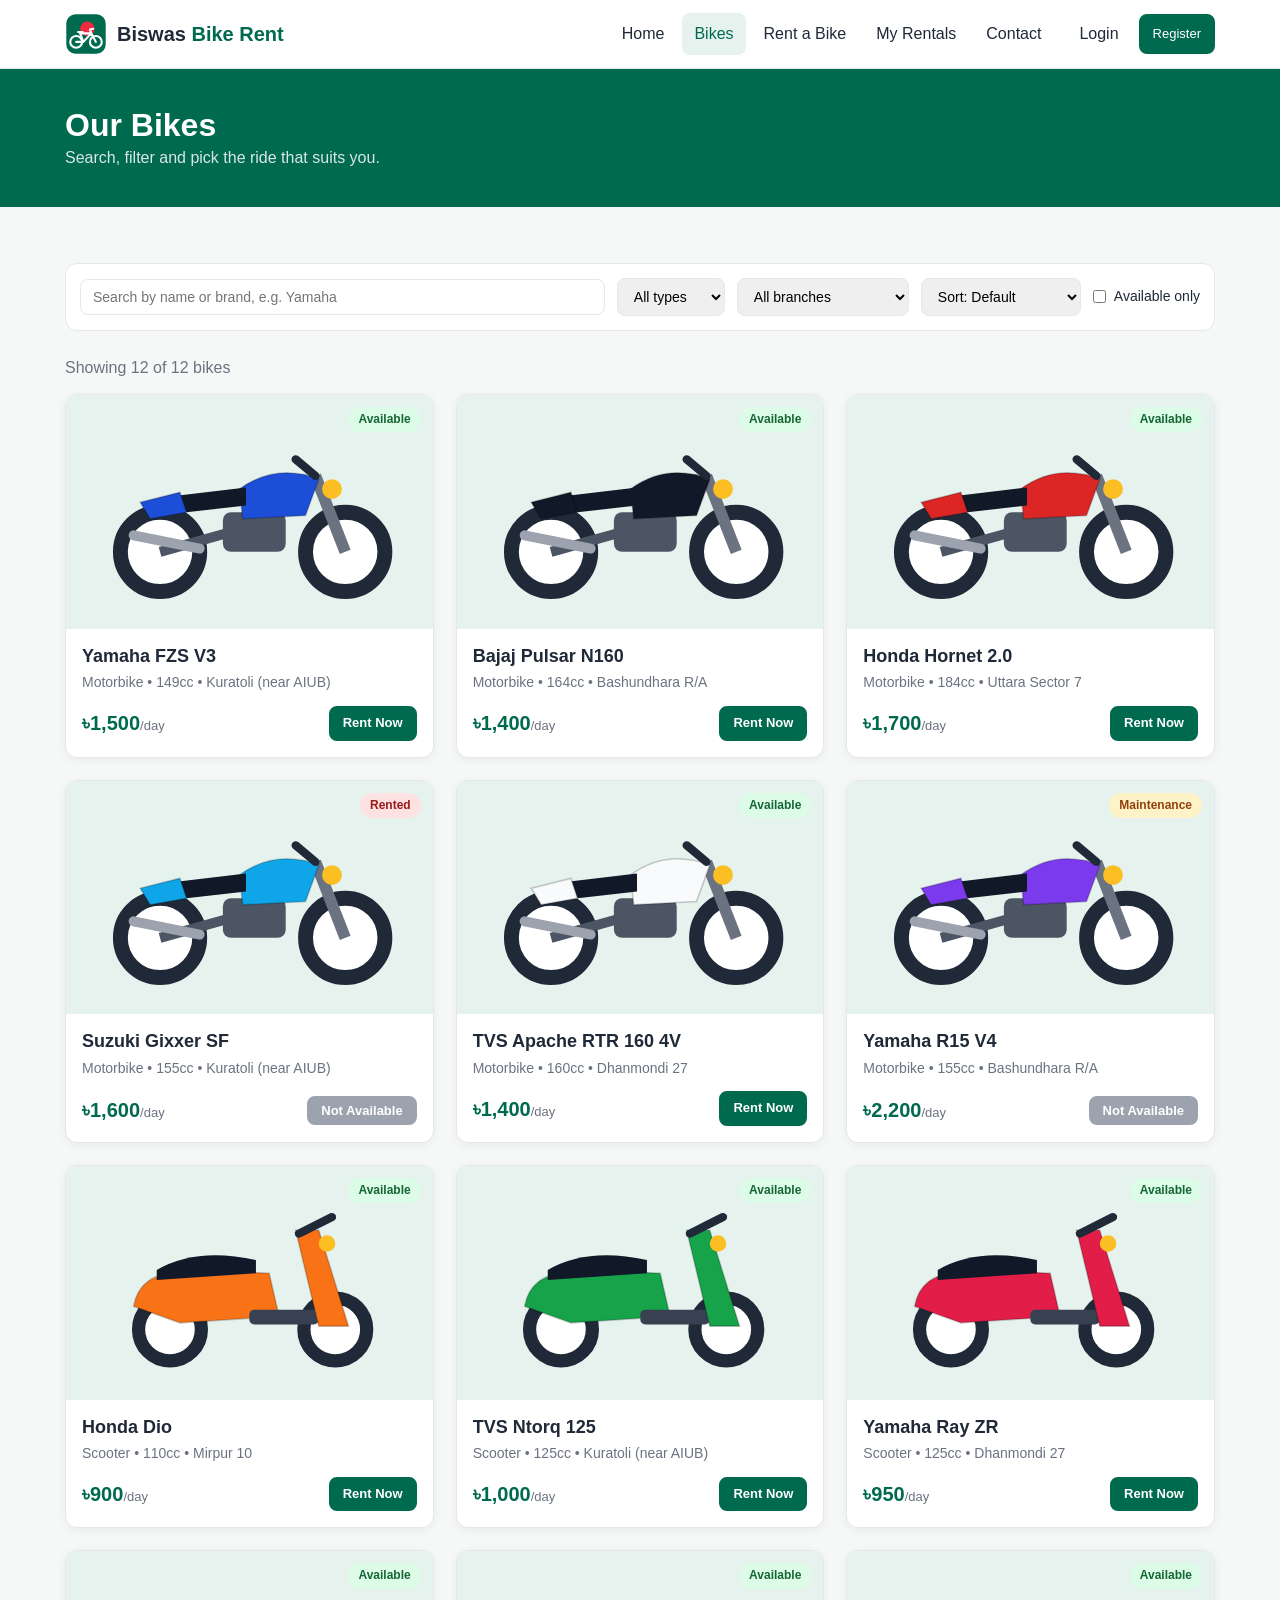
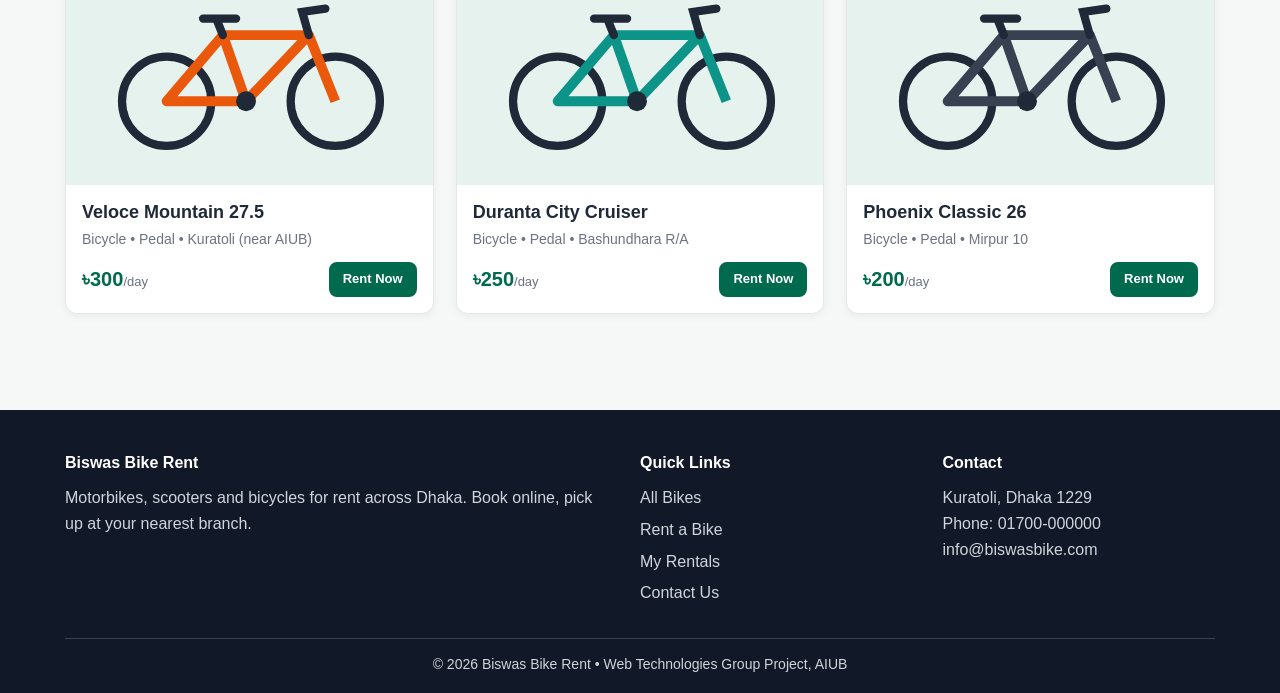
==== bikes.html @ 56ae001d "Add bikes page with search, filter and sort" ====
<!DOCTYPE html>
<html lang="en">
<head>
  <meta charset="UTF-8">
  <meta name="viewport" content="width=device-width, initial-scale=1">
  <meta name="description" content="All bikes for rent at Biswas Bike Rent">
  <title>Bikes | Biswas Bike Rent</title>
  <link rel="icon" type="image/svg+xml" href="images/logo-icon.svg">
  <link rel="stylesheet" href="css/style.css">
</head>
<body>

  <!-- ===== Header (same on every page) ===== -->
  <header class="site-header">
    <div class="container nav-wrap">
      <a href="index.html" class="brand">
        <img src="images/logo-icon.svg" alt="Biswas Bike Rent logo">
        <span>Biswas <b>Bike Rent</b></span>
      </a>
      <button class="menu-btn" id="menuBtn" aria-label="Open menu">&#9776;</button>
      <nav id="mainNav">
        <a href="index.html">Home</a>
        <a href="bikes.html">Bikes</a>
        <a href="rent.html">Rent a Bike</a>
        <a href="my-rentals.html">My Rentals</a>
        <a href="contact.html">Contact</a>
        <span id="navUser"></span>
      </nav>
    </div>
  </header>

  <div class="page-head">
    <div class="container">
      <h1>Our Bikes</h1>
      <p>Search, filter and pick the ride that suits you.</p>
    </div>
  </div>

  <section class="section">
    <div class="container">

      <!-- Filters -->
      <div class="filter-bar">
        <input type="text" id="searchBox" placeholder="Search by name or brand, e.g. Yamaha">
        <select id="typeFilter">
          <option value="">All types</option>
          <option value="Motorbike">Motorbike</option>
          <option value="Scooter">Scooter</option>
          <option value="Bicycle">Bicycle</option>
        </select>
        <select id="branchFilter">
          <option value="">All branches</option>
        </select>
        <select id="sortBy">
          <option value="">Sort: Default</option>
          <option value="low">Price: Low to High</option>
          <option value="high">Price: High to Low</option>
          <option value="name">Name: A to Z</option>
        </select>
        <label class="check-row"><input type="checkbox" id="availableOnly"> Available only</label>
      </div>

      <p class="muted" id="resultCount" style="margin-bottom:14px;"></p>
      <div class="grid-3" id="bikeList"></div>

    </div>
  </section>

  <!-- ===== Footer (same on every page) ===== -->
  <footer class="site-footer">
    <div class="container">
      <div class="footer-grid">
        <div>
          <h4>Biswas Bike Rent</h4>
          <p>Motorbikes, scooters and bicycles for rent across Dhaka. Book online, pick up at your nearest branch.</p>
        </div>
        <div>
          <h4>Quick Links</h4>
          <a href="bikes.html">All Bikes</a>
          <a href="rent.html">Rent a Bike</a>
          <a href="my-rentals.html">My Rentals</a>
          <a href="contact.html">Contact Us</a>
        </div>
        <div>
          <h4>Contact</h4>
          <p>Kuratoli, Dhaka 1229<br>Phone: 01700-000000</p>
          <a href="mailto:info@biswasbike.com">info@biswasbike.com</a>
        </div>
      </div>
      <div class="footer-bottom">&copy; <span id="year">2026</span> Biswas Bike Rent &bull; Web Technologies Group Project, AIUB</div>
    </div>
  </footer>

  <script src="js/storage.js"></script>
  <script src="js/bikes.js"></script>
</body>
</html>
---- css/style.css ----
/* =========================================================
   Biswas Bike Rent - Main Stylesheet (external CSS)
   Sections: 1. Variables & reset  2. Layout  3. Header/Nav
   4. Buttons  5. Home page  6. Bike cards  7. Forms
   8. Tables & badges  9. Dashboard  10. Footer  11. Mobile
   ========================================================= */

/* ---------- 1. Variables & reset ---------- */
:root {
  --green: #006a4e;
  --green-dark: #004d38;
  --green-light: #e6f2ee;
  --red: #f42a41;
  --orange: #f59e0b;
  --bg: #f6f8f7;
  --white: #ffffff;
  --text: #1f2937;
  --muted: #6b7280;
  --border: #e5e7eb;
  --radius: 12px;
  --shadow: 0 2px 10px rgba(0, 0, 0, 0.06);
}

* {
  margin: 0;
  padding: 0;
  box-sizing: border-box; /* width includes padding + border (box model) */
}

body {
  font-family: "Segoe UI", Roboto, Arial, sans-serif;
  background: var(--bg);
  color: var(--text);
  line-height: 1.6;
}

a {
  color: var(--green);
  text-decoration: none;
}

img {
  max-width: 100%;
}

h1, h2, h3 {
  line-height: 1.25;
}

/* ---------- 2. Layout ---------- */
.container {
  width: 92%;
  max-width: 1150px;
  margin: 0 auto;
}

.section {
  padding: 56px 0;
}

.section-title {
  text-align: center;
  margin-bottom: 32px;
}

.section-title h2 {
  font-size: 28px;
}

.section-title p {
  color: var(--muted);
}

.page-head {
  background: var(--green);
  color: var(--white);
  padding: 36px 0;
}

.page-head p {
  opacity: 0.85;
}

.grid-3 {
  display: grid;
  grid-template-columns: repeat(3, 1fr);
  gap: 22px;
}

.grid-4 {
  display: grid;
  grid-template-columns: repeat(4, 1fr);
  gap: 18px;
}

.card {
  background: var(--white);
  border: 1px solid var(--border);
  border-radius: var(--radius);
  padding: 22px;
  box-shadow: var(--shadow);
}

.muted {
  color: var(--muted);
}

.hidden {
  display: none !important;
}

/* ---------- 3. Header / Navigation ---------- */
.site-header {
  position: sticky; /* stays on top while scrolling */
  top: 0;
  z-index: 100;
  background: var(--white);
  border-bottom: 1px solid var(--border);
}

.nav-wrap {
  display: flex;
  align-items: center;
  justify-content: space-between;
  height: 68px;
}

.brand {
  display: flex;
  align-items: center;
  gap: 10px;
  color: var(--text);
  font-size: 20px;
  font-weight: 800;
}

.brand img {
  width: 42px;
  height: 42px;
}

.brand span b {
  color: var(--green);
}

#mainNav {
  display: flex;
  align-items: center;
  gap: 6px;
}

#mainNav a {
  color: var(--text);
  padding: 8px 12px;
  border-radius: 8px;
  font-weight: 500;
}

#mainNav a:hover,
#mainNav a.active {
  background: var(--green-light);
  color: var(--green);
}

#navUser {
  display: flex;
  align-items: center;
  gap: 8px;
  margin-left: 8px;
}

.hello {
  font-size: 14px;
  color: var(--muted);
}

.menu-btn {
  display: none;
  background: none;
  border: 1px solid var(--border);
  border-radius: 8px;
  font-size: 22px;
  padding: 2px 10px;
  cursor: pointer;
}

/* ---------- 4. Buttons ---------- */
.btn {
  display: inline-block;
  background: var(--green);
  color: var(--white) !important;
  border: 2px solid var(--green);
  padding: 10px 20px;
  border-radius: 8px;
  font-size: 15px;
  font-weight: 600;
  cursor: pointer;
  transition: background 0.2s;
}

.btn:hover {
  background: var(--green-dark);
  border-color: var(--green-dark);
}

.btn-outline {
  background: transparent;
  color: var(--green) !important;
}

.btn-outline:hover {
  background: var(--green-light);
}

.btn-red {
  background: var(--red);
  border-color: var(--red);
}

.btn-red:hover {
  background: #c81d31;
  border-color: #c81d31;
}

.btn-white {
  background: var(--white);
  color: var(--green) !important;
  border-color: var(--white);
}

.btn-sm {
  padding: 5px 12px;
  font-size: 13px;
}

.btn-block {
  width: 100%;
}

.btn:disabled {
  background: #9ca3af;
  border-color: #9ca3af;
  cursor: not-allowed;
}

/* ---------- 5. Home page ---------- */
.hero {
  background: linear-gradient(135deg, var(--green) 0%, var(--green-dark) 100%);
  color: var(--white);
  padding: 70px 0;
}

.hero-inner {
  display: grid;
  grid-template-columns: 1.1fr 1fr;
  gap: 40px;
  align-items: center;
}

.hero h1 {
  font-size: 44px;
  margin-bottom: 14px;
}

.hero h1 span {
  color: #ffd166;
}

.hero p {
  font-size: 18px;
  opacity: 0.9;
  margin-bottom: 26px;
}

.hero-buttons {
  display: flex;
  gap: 12px;
  flex-wrap: wrap;
}

.hero-art {
  background: rgba(255, 255, 255, 0.1);
  border-radius: 20px;
  padding: 20px;
}

.quick-search {
  display: flex;
  gap: 10px;
  margin-top: 26px;
  background: var(--white);
  padding: 10px;
  border-radius: 10px;
}

.quick-search select {
  flex: 1;
  border: none;
  font-size: 15px;
  padding: 8px;
}

.stats-row {
  display: grid;
  grid-template-columns: repeat(4, 1fr);
  gap: 18px;
  margin-top: -34px;
}

.stat-box {
  background: var(--white);
  border-radius: var(--radius);
  box-shadow: var(--shadow);
  padding: 18px;
  text-align: center;
}

.stat-box h3 {
  font-size: 28px;
  color: var(--green);
}

.step {
  text-align: center;
}

.step-num {
  width: 52px;
  height: 52px;
  line-height: 52px;
  margin: 0 auto 12px;
  border-radius: 50%;
  background: var(--green-light);
  color: var(--green);
  font-size: 22px;
  font-weight: 800;
}

.feature h3 {
  margin-bottom: 6px;
}

.feature .icon {
  font-size: 30px;
  margin-bottom: 6px;
}

.cta {
  background: var(--red);
  color: var(--white);
  border-radius: var(--radius);
  padding: 36px;
  text-align: center;
}

.cta h2 {
  margin-bottom: 8px;
}

.cta p {
  margin-bottom: 18px;
}

/* ---------- 6. Bike cards & filters ---------- */
.filter-bar {
  display: flex;
  flex-wrap: wrap;
  gap: 12px;
  align-items: center;
  background: var(--white);
  border: 1px solid var(--border);
  border-radius: var(--radius);
  padding: 14px;
  margin-bottom: 24px;
}

.filter-bar input[type="text"],
.filter-bar select {
  padding: 9px 12px;
  border: 1px solid var(--border);
  border-radius: 8px;
  font-size: 14px;
}

.filter-bar input[type="text"] {
  flex: 1;
  min-width: 200px;
}

.filter-bar label {
  font-size: 14px;
}

.bike-card {
  background: var(--white);
  border: 1px solid var(--border);
  border-radius: var(--radius);
  overflow: hidden;
  box-shadow: var(--shadow);
  display: flex;
  flex-direction: column;
  transition: transform 0.2s;
}

.bike-card:hover {
  transform: translateY(-4px);
}

.bike-img {
  background: var(--green-light);
  padding: 18px;
  position: relative;
}

.bike-img .badge {
  position: absolute; /* placed relative to .bike-img */
  top: 12px;
  right: 12px;
}

.bike-body {
  padding: 16px;
  flex: 1;
  display: flex;
  flex-direction: column;
}

.bike-body h3 {
  font-size: 18px;
}

.bike-meta {
  color: var(--muted);
  font-size: 14px;
  margin: 4px 0 12px;
}

.bike-bottom {
  margin-top: auto;
  display: flex;
  justify-content: space-between;
  align-items: center;
}

.price {
  font-size: 20px;
  font-weight: 800;
  color: var(--green);
}

.price small {
  font-size: 13px;
  color: var(--muted);
  font-weight: 500;
}

.empty {
  text-align: center;
  padding: 40px;
  color: var(--muted);
}

/* ---------- 7. Forms ---------- */
.form-card {
  max-width: 460px;
  margin: 40px auto;
}

.form-card h2 {
  margin-bottom: 4px;
}

.form-grid {
  display: grid;
  grid-template-columns: 1fr 1fr;
  gap: 14px 18px;
}

.field {
  margin-bottom: 14px;
}

.form-grid .field {
  margin-bottom: 0;
}

.field.full {
  grid-column: 1 / 3;
}

.field label {
  display: block;
  font-weight: 600;
  font-size: 14px;
  margin-bottom: 5px;
}

.field input,
.field select,
.field textarea {
  width: 100%;
  padding: 10px 12px;
  border: 1px solid var(--border);
  border-radius: 8px;
  font-size: 15px;
  font-family: inherit;
  background: var(--white);
}

.field input:focus,
.field select:focus,
.field textarea:focus {
  outline: 2px solid var(--green-light);
  border-color: var(--green);
}

.field input.invalid,
.field select.invalid,
.field textarea.invalid {
  border-color: var(--red);
}

.error-msg {
  color: var(--red);
  font-size: 13px;
  min-height: 18px;
}

.check-row {
  display: flex;
  gap: 8px;
  align-items: center;
  font-size: 14px;
}

.check-row input {
  width: auto;
}

.form-note {
  text-align: center;
  margin-top: 14px;
  font-size: 14px;
}

.demo-box {
  background: var(--green-light);
  border-radius: 8px;
  padding: 10px 12px;
  font-size: 13px;
  margin: 12px 0 16px;
}

.rent-layout {
  display: grid;
  grid-template-columns: 1.6fr 1fr;
  gap: 24px;
  align-items: start;
}

.summary {
  position: sticky;
  top: 90px;
}

.summary-row {
  display: flex;
  justify-content: space-between;
  padding: 7px 0;
  border-bottom: 1px dashed var(--border);
  font-size: 15px;
}

.summary-row.total {
  border-bottom: none;
  font-size: 20px;
  font-weight: 800;
  color: var(--green);
}

/* ---------- 8. Tables & badges ---------- */
.table-wrap {
  overflow-x: auto;
}

table.table {
  width: 100%;
  border-collapse: collapse;
  background: var(--white);
  font-size: 14px;
}

.table th,
.table td {
  padding: 10px 12px;
  text-align: left;
  border-bottom: 1px solid var(--border);
  vertical-align: middle;
}

.table th {
  background: var(--green-light);
  color: var(--green-dark);
  font-size: 13px;
  text-transform: uppercase;
}

.table tr:hover td {
  background: #fafafa;
}

.badge {
  display: inline-block;
  padding: 3px 10px;
  border-radius: 20px;
  font-size: 12px;
  font-weight: 700;
}

.badge-green { background: #dcfce7; color: #166534; }
.badge-red { background: #fee2e2; color: #991b1b; }
.badge-orange { background: #fef3c7; color: #92400e; }
.badge-gray { background: #f3f4f6; color: #374151; }
.badge-blue { background: #dbeafe; color: #1e40af; }

/* ---------- 9. Dashboard ---------- */
.dash-layout {
  display: grid;
  grid-template-columns: 220px 1fr;
  gap: 24px;
  align-items: start;
}

.side-menu {
  background: var(--white);
  border: 1px solid var(--border);
  border-radius: var(--radius);
  padding: 10px;
  position: sticky;
  top: 90px;
}

.side-menu button {
  display: block;
  width: 100%;
  text-align: left;
  background: none;
  border: none;
  padding: 11px 14px;
  border-radius: 8px;
  font-size: 15px;
  cursor: pointer;
  color: var(--text);
}

.side-menu button:hover,
.side-menu button.active {
  background: var(--green-light);
  color: var(--green);
  font-weight: 600;
}

.stat-card {
  background: var(--white);
  border: 1px solid var(--border);
  border-radius: var(--radius);
  padding: 18px;
  border-left: 5px solid var(--green);
}

.stat-card.red { border-left-color: var(--red); }
.stat-card.orange { border-left-color: var(--orange); }
.stat-card.blue { border-left-color: #2563eb; }

.stat-card p {
  color: var(--muted);
  font-size: 14px;
}

.stat-card h3 {
  font-size: 26px;
}

.panel-head {
  display: flex;
  justify-content: space-between;
  align-items: center;
  gap: 12px;
  flex-wrap: wrap;
  margin-bottom: 16px;
}

.bar-row {
  display: grid;
  grid-template-columns: 90px 1fr 110px;
  gap: 10px;
  align-items: center;
  margin-bottom: 10px;
  font-size: 14px;
}

.bar-track {
  background: var(--green-light);
  border-radius: 6px;
  height: 14px;
  overflow: hidden;
}

.bar-fill {
  background: var(--green);
  height: 100%;
}

.actions {
  display: flex;
  gap: 6px;
  flex-wrap: wrap;
}

.color-dot {
  display: inline-block;
  width: 14px;
  height: 14px;
  border-radius: 50%;
  vertical-align: middle;
  border: 1px solid #ccc;
}

/* Toast message (small popup at bottom right) */
#toast {
  position: fixed; /* stays in the same place on screen */
  right: 20px;
  bottom: 20px;
  background: var(--text);
  color: var(--white);
  padding: 12px 20px;
  border-radius: 8px;
  box-shadow: var(--shadow);
  opacity: 0;
  transform: translateY(20px);
  transition: all 0.3s;
  z-index: 999;
}

#toast.show {
  opacity: 1;
  transform: translateY(0);
}

#toast.error {
  background: var(--red);
}

#toast.success {
  background: var(--green);
}

/* ---------- 10. Footer ---------- */
.site-footer {
  background: #111827;
  color: #d1d5db;
  padding: 40px 0 18px;
  margin-top: 40px;
}

.footer-grid {
  display: grid;
  grid-template-columns: 2fr 1fr 1fr;
  gap: 30px;
}

.site-footer h4 {
  color: var(--white);
  margin-bottom: 10px;
}

.site-footer a {
  color: #d1d5db;
  display: block;
  margin-bottom: 6px;
}

.site-footer a:hover {
  color: var(--white);
}

.footer-bottom {
  border-top: 1px solid #374151;
  margin-top: 26px;
  padding-top: 14px;
  text-align: center;
  font-size: 14px;
}

/* ---------- 11. Mobile (screens 860px or smaller) ---------- */
@media (max-width: 860px) {
  .menu-btn {
    display: block;
  }

  #mainNav {
    display: none;
    position: absolute;
    top: 68px;
    left: 0;
    right: 0;
    flex-direction: column;
    align-items: stretch;
    background: var(--white);
    border-bottom: 1px solid var(--border);
    padding: 10px 4%;
  }

  #mainNav.open {
    display: flex;
  }

  #navUser {
    margin: 8px 0 0;
  }

  .hero-inner,
  .rent-layout,
  .dash-layout,
  .footer-grid {
    grid-template-columns: 1fr;
  }

  .grid-3,
  .grid-4,
  .stats-row {
    grid-template-columns: 1fr 1fr;
  }

  .hero h1 {
    font-size: 32px;
  }

  .side-menu,
  .summary {
    position: static;
  }
}

@media (max-width: 560px) {
  .grid-3,
  .grid-4,
  .stats-row,
  .form-grid {
    grid-template-columns: 1fr;
  }

  .field.full {
    grid-column: auto;
  }
}
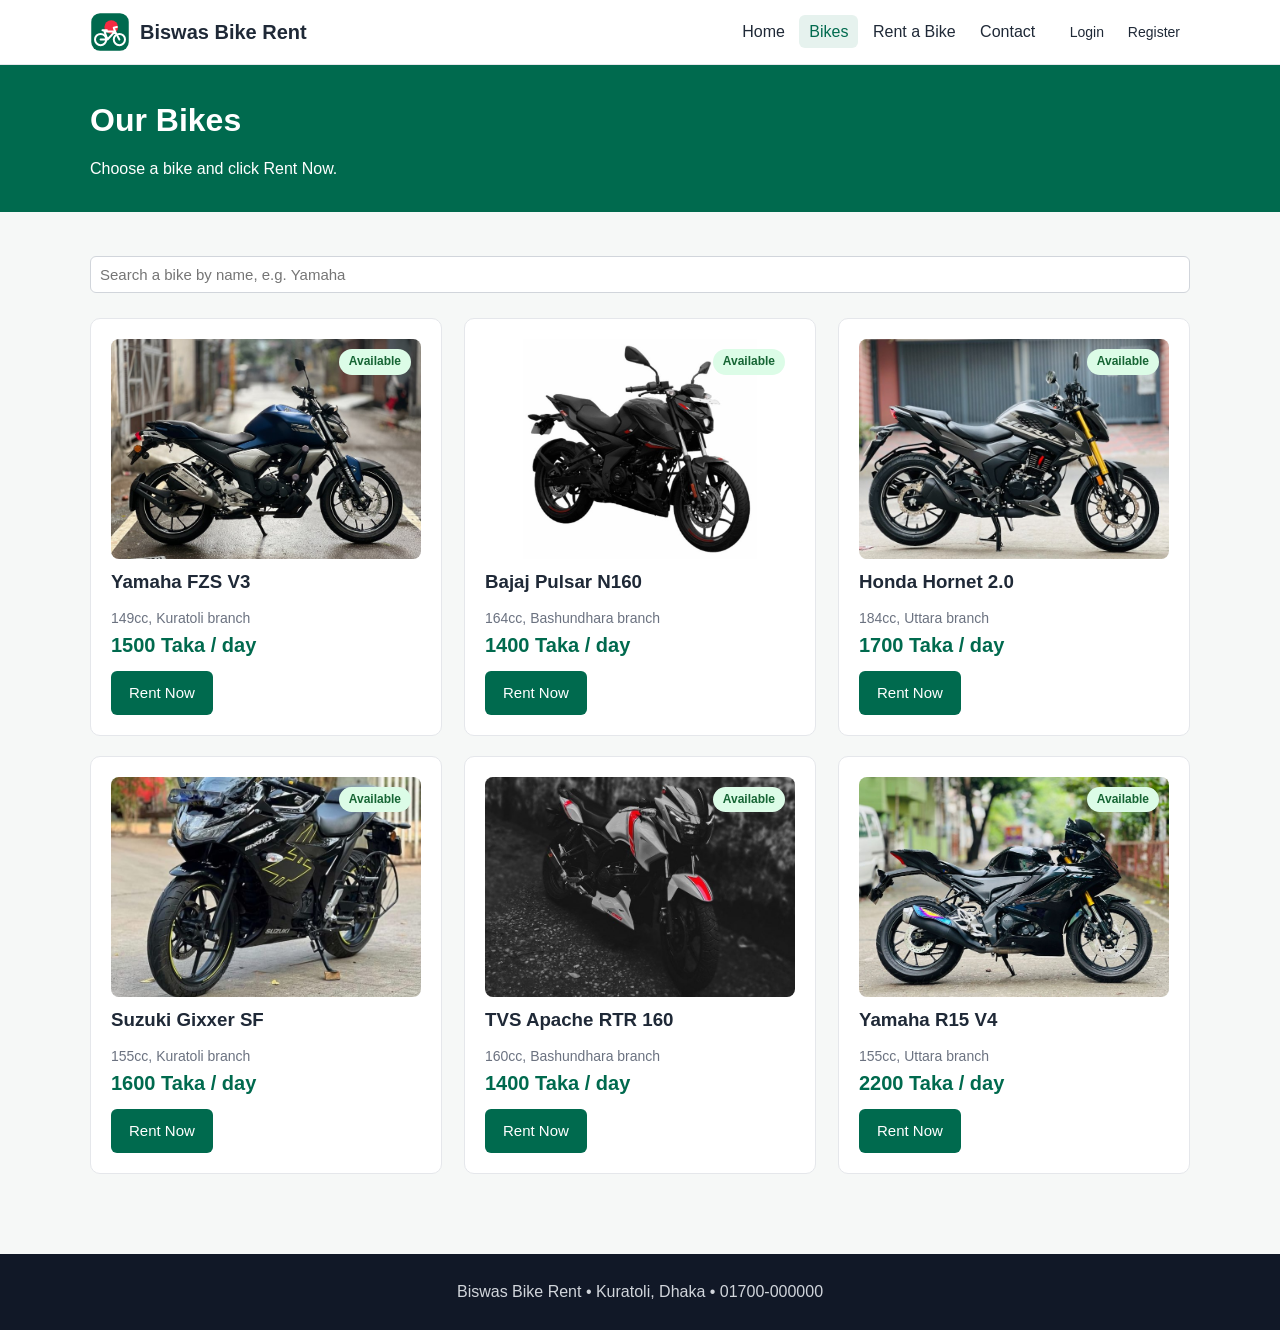
==== commit 4a6b3968: "Add bikes page with search" ====
--- a/bikes.html
+++ b/bikes.html
@@ -3,95 +3,47 @@
 <head>
   <meta charset="UTF-8">
   <meta name="viewport" content="width=device-width, initial-scale=1">
-  <meta name="description" content="All bikes for rent at Biswas Bike Rent">
   <title>Bikes | Biswas Bike Rent</title>
-  <link rel="icon" type="image/svg+xml" href="images/logo-icon.svg">
+  <link rel="icon" href="images/logo-icon.svg">
   <link rel="stylesheet" href="css/style.css">
 </head>
 <body>
 
-  <!-- ===== Header (same on every page) ===== -->
-  <header class="site-header">
-    <div class="container nav-wrap">
-      <a href="index.html" class="brand">
-        <img src="images/logo-icon.svg" alt="Biswas Bike Rent logo">
-        <span>Biswas <b>Bike Rent</b></span>
-      </a>
-      <button class="menu-btn" id="menuBtn" aria-label="Open menu">&#9776;</button>
-      <nav id="mainNav">
+  <!-- Header (same on every page) -->
+  <header class="header">
+    <div class="container">
+      <a href="index.html" class="logo"><img src="images/logo-icon.svg" alt="Logo"> Biswas Bike Rent</a>
+      <nav class="nav">
         <a href="index.html">Home</a>
-        <a href="bikes.html">Bikes</a>
+        <a href="bikes.html" class="active">Bikes</a>
         <a href="rent.html">Rent a Bike</a>
-        <a href="my-rentals.html">My Rentals</a>
         <a href="contact.html">Contact</a>
         <span id="navUser"></span>
       </nav>
     </div>
   </header>
 
-  <div class="page-head">
+  <div class="page-title">
     <div class="container">
       <h1>Our Bikes</h1>
-      <p>Search, filter and pick the ride that suits you.</p>
+      <p>Choose a bike and click Rent Now.</p>
     </div>
   </div>
 
   <section class="section">
     <div class="container">
-
-      <!-- Filters -->
-      <div class="filter-bar">
-        <input type="text" id="searchBox" placeholder="Search by name or brand, e.g. Yamaha">
-        <select id="typeFilter">
-          <option value="">All types</option>
-          <option value="Motorbike">Motorbike</option>
-          <option value="Scooter">Scooter</option>
-          <option value="Bicycle">Bicycle</option>
-        </select>
-        <select id="branchFilter">
-          <option value="">All branches</option>
-        </select>
-        <select id="sortBy">
-          <option value="">Sort: Default</option>
-          <option value="low">Price: Low to High</option>
-          <option value="high">Price: High to Low</option>
-          <option value="name">Name: A to Z</option>
-        </select>
-        <label class="check-row"><input type="checkbox" id="availableOnly"> Available only</label>
-      </div>
-
-      <p class="muted" id="resultCount" style="margin-bottom:14px;"></p>
-      <div class="grid-3" id="bikeList"></div>
-
+      <input type="text" id="search" placeholder="Search a bike by name, e.g. Yamaha" oninput="showBikes()">
+      <br><br>
+      <div class="bike-list" id="bikeList"></div>
     </div>
   </section>
 
-  <!-- ===== Footer (same on every page) ===== -->
-  <footer class="site-footer">
-    <div class="container">
-      <div class="footer-grid">
-        <div>
-          <h4>Biswas Bike Rent</h4>
-          <p>Motorbikes, scooters and bicycles for rent across Dhaka. Book online, pick up at your nearest branch.</p>
-        </div>
-        <div>
-          <h4>Quick Links</h4>
-          <a href="bikes.html">All Bikes</a>
-          <a href="rent.html">Rent a Bike</a>
-          <a href="my-rentals.html">My Rentals</a>
-          <a href="contact.html">Contact Us</a>
-        </div>
-        <div>
-          <h4>Contact</h4>
-          <p>Kuratoli, Dhaka 1229<br>Phone: 01700-000000</p>
-          <a href="mailto:info@biswasbike.com">info@biswasbike.com</a>
-        </div>
-      </div>
-      <div class="footer-bottom">&copy; <span id="year">2026</span> Biswas Bike Rent &bull; Web Technologies Group Project, AIUB</div>
-    </div>
+  <!-- Footer (same on every page) -->
+  <footer class="footer">
+    <p>Biswas Bike Rent &bull; Kuratoli, Dhaka &bull; 01700-000000</p>
   </footer>
 
-  <script src="js/storage.js"></script>
+  <script src="js/data.js"></script>
   <script src="js/bikes.js"></script>
 </body>
 </html>
--- a/css/style.css
+++ b/css/style.css
@@ -1,856 +1,360 @@
-/* =========================================================
-   Biswas Bike Rent - Main Stylesheet (external CSS)
-   Sections: 1. Variables & reset  2. Layout  3. Header/Nav
-   4. Buttons  5. Home page  6. Bike cards  7. Forms
-   8. Tables & badges  9. Dashboard  10. Footer  11. Mobile
-   ========================================================= */
-
-/* ---------- 1. Variables & reset ---------- */
-:root {
-  --green: #006a4e;
-  --green-dark: #004d38;
-  --green-light: #e6f2ee;
-  --red: #f42a41;
-  --orange: #f59e0b;
-  --bg: #f6f8f7;
-  --white: #ffffff;
-  --text: #1f2937;
-  --muted: #6b7280;
-  --border: #e5e7eb;
-  --radius: 12px;
-  --shadow: 0 2px 10px rgba(0, 0, 0, 0.06);
-}
-
+/* ----- Universal selector: reset ----- */
 * {
   margin: 0;
   padding: 0;
-  box-sizing: border-box; /* width includes padding + border (box model) */
-}
-
+  box-sizing: border-box; /* width includes padding and border */
+}
+
+/* ----- Element selectors ----- */
 body {
-  font-family: "Segoe UI", Roboto, Arial, sans-serif;
-  background: var(--bg);
-  color: var(--text);
+  font-family: "Segoe UI", Arial, sans-serif;
+  background-color: #f6f8f7;
+  color: #1f2937;
   line-height: 1.6;
 }
 
 a {
-  color: var(--green);
+  color: #006a4e;
   text-decoration: none;
 }
 
-img {
-  max-width: 100%;
-}
-
 h1, h2, h3 {
-  line-height: 1.25;
-}
-
-/* ---------- 2. Layout ---------- */
+  margin-bottom: 10px;
+}
+
+/* ----- Layout ----- */
 .container {
-  width: 92%;
-  max-width: 1150px;
+  width: 90%;
+  max-width: 1100px;
   margin: 0 auto;
 }
 
 .section {
-  padding: 56px 0;
-}
-
-.section-title {
+  padding: 40px 0;
+}
+
+.center {
   text-align: center;
-  margin-bottom: 32px;
-}
-
-.section-title h2 {
-  font-size: 28px;
-}
-
-.section-title p {
-  color: var(--muted);
-}
-
-.page-head {
-  background: var(--green);
-  color: var(--white);
-  padding: 36px 0;
-}
-
-.page-head p {
-  opacity: 0.85;
-}
-
-.grid-3 {
-  display: grid;
-  grid-template-columns: repeat(3, 1fr);
-  gap: 22px;
-}
-
-.grid-4 {
-  display: grid;
-  grid-template-columns: repeat(4, 1fr);
-  gap: 18px;
-}
-
-.card {
-  background: var(--white);
-  border: 1px solid var(--border);
-  border-radius: var(--radius);
-  padding: 22px;
-  box-shadow: var(--shadow);
 }
 
 .muted {
-  color: var(--muted);
-}
-
-.hidden {
-  display: none !important;
-}
-
-/* ---------- 3. Header / Navigation ---------- */
-.site-header {
-  position: sticky; /* stays on top while scrolling */
+  color: #6b7280;
+  font-size: 14px;
+}
+
+/* ----- Header and navigation bar ----- */
+.header {
+  position: sticky; /* stays at the top while scrolling */
   top: 0;
-  z-index: 100;
-  background: var(--white);
-  border-bottom: 1px solid var(--border);
-}
-
-.nav-wrap {
-  display: flex;
+  z-index: 10; /* stays above the page content */
+  background-color: white;
+  border-bottom: 1px solid #e5e7eb;
+  padding: 12px 0;
+}
+
+.header .container {
+  display: flex;
+  justify-content: space-between;
   align-items: center;
-  justify-content: space-between;
-  height: 68px;
-}
-
-.brand {
+}
+
+.logo {
   display: flex;
   align-items: center;
   gap: 10px;
-  color: var(--text);
   font-size: 20px;
-  font-weight: 800;
-}
-
-.brand img {
-  width: 42px;
-  height: 42px;
-}
-
-.brand span b {
-  color: var(--green);
-}
-
-#mainNav {
-  display: flex;
-  align-items: center;
-  gap: 6px;
-}
-
-#mainNav a {
-  color: var(--text);
-  padding: 8px 12px;
-  border-radius: 8px;
-  font-weight: 500;
-}
-
-#mainNav a:hover,
-#mainNav a.active {
-  background: var(--green-light);
-  color: var(--green);
+  font-weight: bold;
+  color: #1f2937;
+}
+
+.logo img {
+  width: 40px;
+}
+
+.nav a {
+  color: #1f2937;
+  padding: 8px 10px;
+  border-radius: 6px;
+}
+
+.nav a:hover,
+.nav a.active {
+  background-color: #e6f2ee;
+  color: #006a4e;
 }
 
 #navUser {
-  display: flex;
-  align-items: center;
-  gap: 8px;
-  margin-left: 8px;
-}
-
-.hello {
-  font-size: 14px;
-  color: var(--muted);
-}
-
-.menu-btn {
-  display: none;
-  background: none;
-  border: 1px solid var(--border);
-  border-radius: 8px;
-  font-size: 22px;
-  padding: 2px 10px;
-  cursor: pointer;
-}
-
-/* ---------- 4. Buttons ---------- */
+  margin-left: 10px;
+  font-size: 14px;
+}
+
+/* ----- Buttons ----- */
 .btn {
   display: inline-block;
-  background: var(--green);
-  color: var(--white) !important;
-  border: 2px solid var(--green);
-  padding: 10px 20px;
-  border-radius: 8px;
+  background-color: #006a4e;
+  color: white;
+  border: none;
+  padding: 10px 18px;
+  border-radius: 6px;
   font-size: 15px;
-  font-weight: 600;
   cursor: pointer;
-  transition: background 0.2s;
 }
 
 .btn:hover {
-  background: var(--green-dark);
-  border-color: var(--green-dark);
-}
-
-.btn-outline {
-  background: transparent;
-  color: var(--green) !important;
-}
-
-.btn-outline:hover {
-  background: var(--green-light);
+  background-color: #004d38;
 }
 
 .btn-red {
-  background: var(--red);
-  border-color: var(--red);
+  background-color: #f42a41;
 }
 
 .btn-red:hover {
-  background: #c81d31;
-  border-color: #c81d31;
+  background-color: #c81d31;
 }
 
 .btn-white {
-  background: var(--white);
-  color: var(--green) !important;
-  border-color: var(--white);
-}
-
-.btn-sm {
-  padding: 5px 12px;
+  background-color: white;
+  color: #006a4e;
+}
+
+.btn-white:hover {
+  background-color: #e6f2ee;
+}
+
+.btn-small {
+  padding: 5px 10px;
   font-size: 13px;
 }
 
-.btn-block {
-  width: 100%;
-}
-
-.btn:disabled {
-  background: #9ca3af;
-  border-color: #9ca3af;
-  cursor: not-allowed;
-}
-
-/* ---------- 5. Home page ---------- */
+/* ----- Home page ----- */
 .hero {
-  background: linear-gradient(135deg, var(--green) 0%, var(--green-dark) 100%);
-  color: var(--white);
-  padding: 70px 0;
-}
-
-.hero-inner {
-  display: grid;
-  grid-template-columns: 1.1fr 1fr;
+  background-color: #006a4e;
+  color: white;
+  padding: 60px 0;
+}
+
+.hero .container {
+  display: flex;
+  align-items: center;
   gap: 40px;
-  align-items: center;
 }
 
 .hero h1 {
-  font-size: 44px;
-  margin-bottom: 14px;
-}
-
-.hero h1 span {
-  color: #ffd166;
+  font-size: 40px;
 }
 
 .hero p {
   font-size: 18px;
-  opacity: 0.9;
-  margin-bottom: 26px;
-}
-
-.hero-buttons {
-  display: flex;
-  gap: 12px;
+  margin-bottom: 20px;
+}
+
+.hero img {
+  width: 420px;
+  background-color: white;
+  border-radius: 16px;
+  padding: 20px;
+}
+
+/* ----- Page title band ----- */
+.page-title {
+  background-color: #006a4e;
+  color: white;
+  padding: 30px 0;
+}
+
+/* ----- Boxes for numbers ----- */
+.boxes {
+  display: flex;
+  gap: 20px;
+}
+
+.box {
+  flex: 1;
+  background-color: white;
+  border: 1px solid #e5e7eb;
+  border-radius: 10px;
+  padding: 20px;
+  text-align: center;
+}
+
+.box h2 {
+  color: #006a4e;
+  font-size: 30px;
+  margin-bottom: 0;
+}
+
+/* ----- Bike cards ----- */
+.bike-list {
+  display: flex;
   flex-wrap: wrap;
-}
-
-.hero-art {
-  background: rgba(255, 255, 255, 0.1);
-  border-radius: 20px;
+  gap: 2%; /* 3 cards of 32% + 2 gaps of 2% = 100% */
+  row-gap: 20px;
+}
+
+.bike-card {
+  position: relative; /* so the label can be placed inside it */
+  width: 32%;
+  background-color: white;
+  border: 1px solid #e5e7eb;
+  border-radius: 10px;
   padding: 20px;
 }
 
-.quick-search {
-  display: flex;
-  gap: 10px;
-  margin-top: 26px;
-  background: var(--white);
-  padding: 10px;
-  border-radius: 10px;
-}
-
-.quick-search select {
-  flex: 1;
-  border: none;
-  font-size: 15px;
-  padding: 8px;
-}
-
-.stats-row {
-  display: grid;
-  grid-template-columns: repeat(4, 1fr);
-  gap: 18px;
-  margin-top: -34px;
-}
-
-.stat-box {
-  background: var(--white);
-  border-radius: var(--radius);
-  box-shadow: var(--shadow);
-  padding: 18px;
-  text-align: center;
-}
-
-.stat-box h3 {
-  font-size: 28px;
-  color: var(--green);
-}
-
-.step {
-  text-align: center;
-}
-
-.step-num {
-  width: 52px;
-  height: 52px;
-  line-height: 52px;
-  margin: 0 auto 12px;
-  border-radius: 50%;
-  background: var(--green-light);
-  color: var(--green);
-  font-size: 22px;
-  font-weight: 800;
-}
-
-.feature h3 {
-  margin-bottom: 6px;
-}
-
-.feature .icon {
-  font-size: 30px;
-  margin-bottom: 6px;
-}
-
-.cta {
-  background: var(--red);
-  color: var(--white);
-  border-radius: var(--radius);
-  padding: 36px;
-  text-align: center;
-}
-
-.cta h2 {
-  margin-bottom: 8px;
-}
-
-.cta p {
-  margin-bottom: 18px;
-}
-
-/* ---------- 6. Bike cards & filters ---------- */
-.filter-bar {
-  display: flex;
-  flex-wrap: wrap;
-  gap: 12px;
-  align-items: center;
-  background: var(--white);
-  border: 1px solid var(--border);
-  border-radius: var(--radius);
-  padding: 14px;
-  margin-bottom: 24px;
-}
-
-.filter-bar input[type="text"],
-.filter-bar select {
-  padding: 9px 12px;
-  border: 1px solid var(--border);
+.bike-card img {
+  width: 100%;
+  height: 220px;
+  object-fit: cover; /* fill the box without stretching the photo */
   border-radius: 8px;
-  font-size: 14px;
-}
-
-.filter-bar input[type="text"] {
-  flex: 1;
-  min-width: 200px;
-}
-
-.filter-bar label {
-  font-size: 14px;
-}
-
-.bike-card {
-  background: var(--white);
-  border: 1px solid var(--border);
-  border-radius: var(--radius);
-  overflow: hidden;
-  box-shadow: var(--shadow);
-  display: flex;
-  flex-direction: column;
-  transition: transform 0.2s;
-}
-
-.bike-card:hover {
-  transform: translateY(-4px);
-}
-
-.bike-img {
-  background: var(--green-light);
-  padding: 18px;
-  position: relative;
-}
-
-.bike-img .badge {
-  position: absolute; /* placed relative to .bike-img */
-  top: 12px;
-  right: 12px;
-}
-
-.bike-body {
-  padding: 16px;
-  flex: 1;
-  display: flex;
-  flex-direction: column;
-}
-
-.bike-body h3 {
-  font-size: 18px;
-}
-
-.bike-meta {
-  color: var(--muted);
-  font-size: 14px;
-  margin: 4px 0 12px;
-}
-
-.bike-bottom {
-  margin-top: auto;
-  display: flex;
-  justify-content: space-between;
-  align-items: center;
+}
+
+.bike-card .label {
+  position: absolute; /* top right corner of the card */
+  top: 30px;
+  right: 30px;
 }
 
 .price {
   font-size: 20px;
-  font-weight: 800;
-  color: var(--green);
-}
-
-.price small {
-  font-size: 13px;
-  color: var(--muted);
-  font-weight: 500;
-}
-
-.empty {
-  text-align: center;
-  padding: 40px;
-  color: var(--muted);
-}
-
-/* ---------- 7. Forms ---------- */
-.form-card {
-  max-width: 460px;
-  margin: 40px auto;
-}
-
-.form-card h2 {
-  margin-bottom: 4px;
-}
-
-.form-grid {
-  display: grid;
-  grid-template-columns: 1fr 1fr;
-  gap: 14px 18px;
-}
-
-.field {
-  margin-bottom: 14px;
-}
-
-.form-grid .field {
-  margin-bottom: 0;
-}
-
-.field.full {
-  grid-column: 1 / 3;
-}
-
-.field label {
-  display: block;
-  font-weight: 600;
-  font-size: 14px;
-  margin-bottom: 5px;
-}
-
-.field input,
-.field select,
-.field textarea {
-  width: 100%;
-  padding: 10px 12px;
-  border: 1px solid var(--border);
-  border-radius: 8px;
-  font-size: 15px;
-  font-family: inherit;
-  background: var(--white);
-}
-
-.field input:focus,
-.field select:focus,
-.field textarea:focus {
-  outline: 2px solid var(--green-light);
-  border-color: var(--green);
-}
-
-.field input.invalid,
-.field select.invalid,
-.field textarea.invalid {
-  border-color: var(--red);
-}
-
-.error-msg {
-  color: var(--red);
-  font-size: 13px;
-  min-height: 18px;
-}
-
-.check-row {
-  display: flex;
-  gap: 8px;
-  align-items: center;
-  font-size: 14px;
-}
-
-.check-row input {
-  width: auto;
-}
-
-.form-note {
-  text-align: center;
-  margin-top: 14px;
-  font-size: 14px;
-}
-
-.demo-box {
-  background: var(--green-light);
-  border-radius: 8px;
-  padding: 10px 12px;
-  font-size: 13px;
-  margin: 12px 0 16px;
-}
-
-.rent-layout {
-  display: grid;
-  grid-template-columns: 1.6fr 1fr;
-  gap: 24px;
-  align-items: start;
-}
-
-.summary {
-  position: sticky;
-  top: 90px;
-}
-
-.summary-row {
-  display: flex;
-  justify-content: space-between;
-  padding: 7px 0;
-  border-bottom: 1px dashed var(--border);
-  font-size: 15px;
-}
-
-.summary-row.total {
-  border-bottom: none;
-  font-size: 20px;
-  font-weight: 800;
-  color: var(--green);
-}
-
-/* ---------- 8. Tables & badges ---------- */
-.table-wrap {
-  overflow-x: auto;
-}
-
-table.table {
-  width: 100%;
-  border-collapse: collapse;
-  background: var(--white);
-  font-size: 14px;
-}
-
-.table th,
-.table td {
-  padding: 10px 12px;
-  text-align: left;
-  border-bottom: 1px solid var(--border);
-  vertical-align: middle;
-}
-
-.table th {
-  background: var(--green-light);
-  color: var(--green-dark);
-  font-size: 13px;
-  text-transform: uppercase;
-}
-
-.table tr:hover td {
-  background: #fafafa;
-}
-
-.badge {
-  display: inline-block;
+  font-weight: bold;
+  color: #006a4e;
+  margin-bottom: 10px;
+}
+
+/* ----- Status labels ----- */
+.label {
   padding: 3px 10px;
   border-radius: 20px;
   font-size: 12px;
-  font-weight: 700;
-}
-
-.badge-green { background: #dcfce7; color: #166534; }
-.badge-red { background: #fee2e2; color: #991b1b; }
-.badge-orange { background: #fef3c7; color: #92400e; }
-.badge-gray { background: #f3f4f6; color: #374151; }
-.badge-blue { background: #dbeafe; color: #1e40af; }
-
-/* ---------- 9. Dashboard ---------- */
-.dash-layout {
-  display: grid;
-  grid-template-columns: 220px 1fr;
-  gap: 24px;
-  align-items: start;
-}
-
-.side-menu {
-  background: var(--white);
-  border: 1px solid var(--border);
-  border-radius: var(--radius);
+  font-weight: bold;
+}
+
+.green {
+  background-color: #dcfce7;
+  color: #166534;
+}
+
+.red {
+  background-color: #fee2e2;
+  color: #991b1b;
+}
+
+/* ----- Forms ----- */
+.form-box {
+  background-color: white;
+  border: 1px solid #e5e7eb;
+  border-radius: 10px;
+  padding: 25px;
+}
+
+.small-form {
+  max-width: 420px;
+  margin: 40px auto;
+}
+
+label {
+  display: block;
+  font-weight: bold;
+  font-size: 14px;
+  margin-top: 12px;
+}
+
+input[type="text"],
+input[type="email"],
+input[type="password"],
+input[type="number"],
+input[type="date"],
+select,
+textarea {
+  width: 100%;
+  padding: 9px;
+  border: 1px solid #d1d5db;
+  border-radius: 6px;
+  font-size: 15px;
+  margin-top: 4px;
+}
+
+form .btn {
+  margin-top: 18px;
+}
+
+.note {
+  background-color: #e6f2ee;
   padding: 10px;
-  position: sticky;
-  top: 90px;
-}
-
-.side-menu button {
-  display: block;
+  border-radius: 6px;
+  font-size: 14px;
+  margin-top: 10px;
+}
+
+/* ----- Booking page: form on the left, price on the right ----- */
+.two-columns {
+  display: flex;
+  gap: 25px;
+  align-items: flex-start;
+}
+
+.two-columns .form-box:first-child {
+  flex: 2;
+}
+
+.two-columns .form-box:last-child {
+  flex: 1;
+}
+
+.row {
+  display: flex;
+  justify-content: space-between;
+  border-bottom: 1px dashed #e5e7eb;
+  padding: 8px 0;
+}
+
+.total {
+  font-size: 20px;
+  font-weight: bold;
+  color: #006a4e;
+}
+
+/* ----- Tables ----- */
+table {
   width: 100%;
+  border-collapse: collapse;
+  background-color: white;
+  font-size: 14px;
+  margin-top: 10px;
+}
+
+th, td {
+  border: 1px solid #e5e7eb;
+  padding: 8px;
   text-align: left;
-  background: none;
-  border: none;
-  padding: 11px 14px;
-  border-radius: 8px;
-  font-size: 15px;
-  cursor: pointer;
-  color: var(--text);
-}
-
-.side-menu button:hover,
-.side-menu button.active {
-  background: var(--green-light);
-  color: var(--green);
-  font-weight: 600;
-}
-
-.stat-card {
-  background: var(--white);
-  border: 1px solid var(--border);
-  border-radius: var(--radius);
-  padding: 18px;
-  border-left: 5px solid var(--green);
-}
-
-.stat-card.red { border-left-color: var(--red); }
-.stat-card.orange { border-left-color: var(--orange); }
-.stat-card.blue { border-left-color: #2563eb; }
-
-.stat-card p {
-  color: var(--muted);
-  font-size: 14px;
-}
-
-.stat-card h3 {
-  font-size: 26px;
-}
-
-.panel-head {
-  display: flex;
-  justify-content: space-between;
-  align-items: center;
-  gap: 12px;
-  flex-wrap: wrap;
-  margin-bottom: 16px;
-}
-
-.bar-row {
-  display: grid;
-  grid-template-columns: 90px 1fr 110px;
-  gap: 10px;
-  align-items: center;
-  margin-bottom: 10px;
-  font-size: 14px;
-}
-
-.bar-track {
-  background: var(--green-light);
-  border-radius: 6px;
-  height: 14px;
-  overflow: hidden;
-}
-
-.bar-fill {
-  background: var(--green);
-  height: 100%;
-}
-
-.actions {
-  display: flex;
-  gap: 6px;
-  flex-wrap: wrap;
-}
-
-.color-dot {
-  display: inline-block;
-  width: 14px;
-  height: 14px;
-  border-radius: 50%;
-  vertical-align: middle;
-  border: 1px solid #ccc;
-}
-
-/* Toast message (small popup at bottom right) */
-#toast {
-  position: fixed; /* stays in the same place on screen */
-  right: 20px;
-  bottom: 20px;
-  background: var(--text);
-  color: var(--white);
-  padding: 12px 20px;
-  border-radius: 8px;
-  box-shadow: var(--shadow);
-  opacity: 0;
-  transform: translateY(20px);
-  transition: all 0.3s;
-  z-index: 999;
-}
-
-#toast.show {
-  opacity: 1;
-  transform: translateY(0);
-}
-
-#toast.error {
-  background: var(--red);
-}
-
-#toast.success {
-  background: var(--green);
-}
-
-/* ---------- 10. Footer ---------- */
-.site-footer {
-  background: #111827;
+}
+
+th {
+  background-color: #e6f2ee;
+}
+
+/* ----- Footer ----- */
+.footer {
+  background-color: #111827;
   color: #d1d5db;
-  padding: 40px 0 18px;
+  text-align: center;
+  padding: 25px 0;
   margin-top: 40px;
 }
 
-.footer-grid {
-  display: grid;
-  grid-template-columns: 2fr 1fr 1fr;
-  gap: 30px;
-}
-
-.site-footer h4 {
-  color: var(--white);
-  margin-bottom: 10px;
-}
-
-.site-footer a {
-  color: #d1d5db;
-  display: block;
-  margin-bottom: 6px;
-}
-
-.site-footer a:hover {
-  color: var(--white);
-}
-
-.footer-bottom {
-  border-top: 1px solid #374151;
-  margin-top: 26px;
-  padding-top: 14px;
-  text-align: center;
-  font-size: 14px;
-}
-
-/* ---------- 11. Mobile (screens 860px or smaller) ---------- */
-@media (max-width: 860px) {
-  .menu-btn {
-    display: block;
+/* ----- Small screens (phones) ----- */
+@media (max-width: 800px) {
+  .header .container,
+  .hero .container,
+  .boxes,
+  .two-columns {
+    flex-direction: column;
   }
 
-  #mainNav {
-    display: none;
-    position: absolute;
-    top: 68px;
-    left: 0;
-    right: 0;
-    flex-direction: column;
-    align-items: stretch;
-    background: var(--white);
-    border-bottom: 1px solid var(--border);
-    padding: 10px 4%;
+  .hero img {
+    width: 100%;
   }
 
-  #mainNav.open {
-    display: flex;
+  .bike-card {
+    width: 100%;
   }
-
-  #navUser {
-    margin: 8px 0 0;
-  }
-
-  .hero-inner,
-  .rent-layout,
-  .dash-layout,
-  .footer-grid {
-    grid-template-columns: 1fr;
-  }
-
-  .grid-3,
-  .grid-4,
-  .stats-row {
-    grid-template-columns: 1fr 1fr;
-  }
-
-  .hero h1 {
-    font-size: 32px;
-  }
-
-  .side-menu,
-  .summary {
-    position: static;
-  }
-}
-
-@media (max-width: 560px) {
-  .grid-3,
-  .grid-4,
-  .stats-row,
-  .form-grid {
-    grid-template-columns: 1fr;
-  }
-
-  .field.full {
-    grid-column: auto;
-  }
-}
+}
